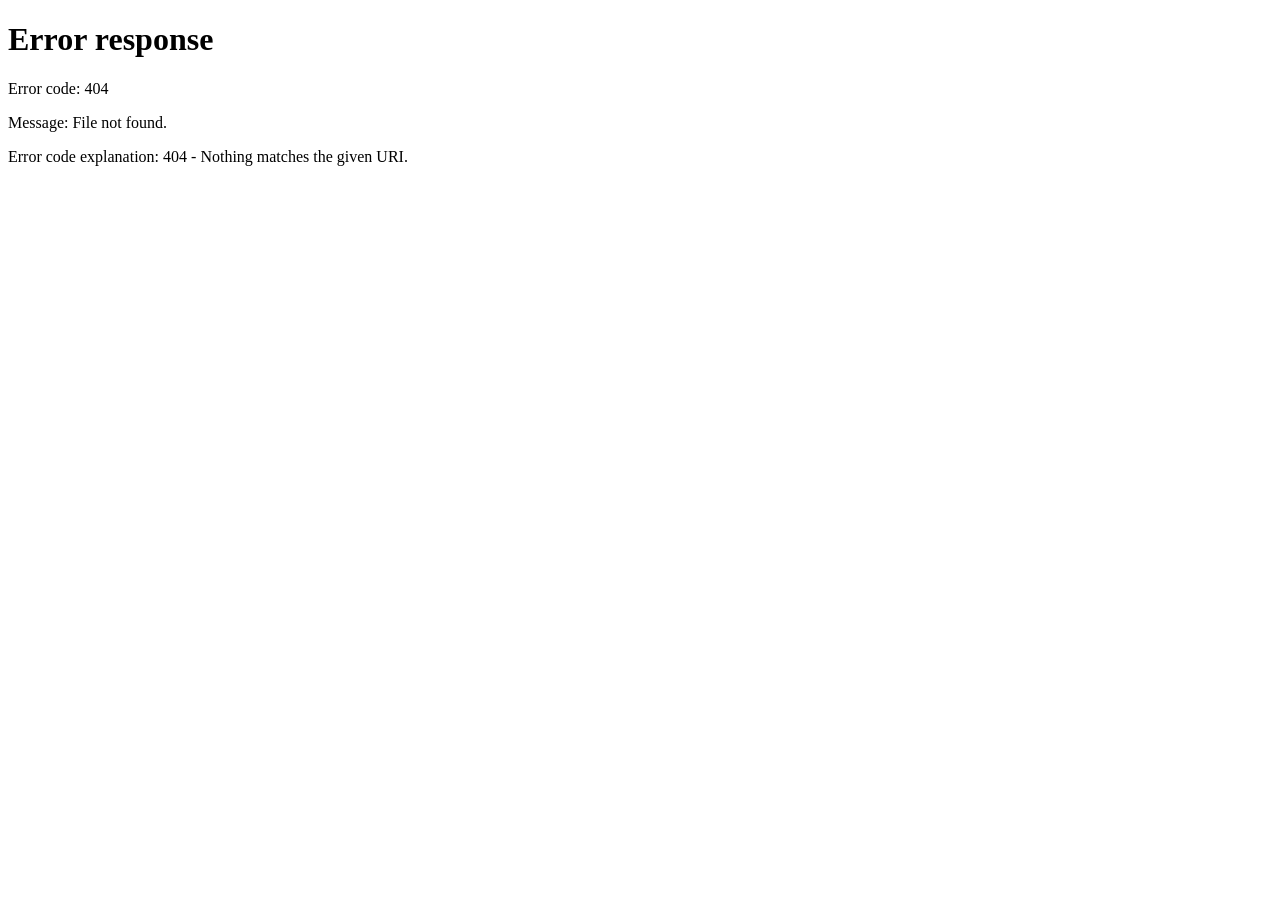
==== index.html @ 70ea0ecd "Create index.html" ====
<!DOCTYPE html>
<html lang="en">
<head>
<meta charset="UTF-8">
<meta name="viewport" content="width=device-width, initial-scale=1.0">
<title>Jordan Cruz · Portfolio</title>
<link rel="preconnect" href="https://fonts.googleapis.com">
<link href="https://fonts.googleapis.com/css2?family=Space+Grotesk:wght@500;600;700&family=IBM+Plex+Sans:wght@400;500&family=IBM+Plex+Mono:wght@400;500&display=swap" rel="stylesheet">
<link rel="stylesheet" href="style.css">
</head>
<body>

<!-- STATUS BAR -->
<header class="status-bar">
  <div class="status-bar__left">
    <span class="status-dot" aria-hidden="true"></span>
    <span class="status-bar__label">portfolio::session active</span>
  </div>
  <div class="status-bar__right">
    <span class="status-bar__user mono" id="userEmailDisplay"></span>
    <span class="status-date mono" id="statusDate"></span>
    <span class="status-clock" id="statusTime"></span>
    <button class="btn-logout" id="logoutBtn" type="button">Sign out</button>
  </div>
</header>

<!-- NAV -->
<nav class="nav">
  <a class="nav__brand" href="#top">Jordan<span>.</span></a>
  <div class="nav__links">
    <a href="#about">About</a>
    <a href="#skills">Skills</a>
    <a href="#projects">Projects</a>
    <a href="#contact">Contact</a>
  </div>
  <button class="nav__toggle" id="navToggle" aria-expanded="false" aria-controls="navMobile">Menu</button>
</nav>
<div class="nav__mobile" id="navMobile">
  <a href="#about">About</a>
  <a href="#skills">Skills</a>
  <a href="#projects">Projects</a>
  <a href="#contact">Contact</a>
</div>

<main id="top">

  <!-- HERO -->
  <section class="hero">
    <div>
      <p class="hero__greeting" id="heroGreeting">Good afternoon, you're looking at —</p>
      <h1>Jordan Cruz<span>.</span></h1>
      <p class="hero__role">Computer Science student · front-end leaning generalist</p>
      <p class="hero__bio">
        I build small, functional things — class projects, weekend tools,
        the occasional over-engineered to-do app. This site doubles as one
        of those things: the login you just used and the demo below are
        both live code, not screenshots.
      </p>
      <div class="hero__actions">
        <a href="#projects" class="btn btn--accent">View projects</a>
        <a href="#contact" class="btn btn--ghost">Get in touch</a>
      </div>
    </div>

    <div class="hero__card mono">
      <div class="hero__card-label">Local time</div>
      <div class="hero__card-time" id="heroTime"></div>
      <div class="hero__card-date" id="heroDate"></div>
      <div class="hero__card-divider"></div>
      <div class="hero__card-stat"><span>Status</span><b>Available for internships</b></div>
      <div class="hero__card-stat"><span>Based in</span><b>Manila, PH</b></div>
    </div>
  </section>

  <!-- ABOUT -->
  <section class="section" id="about">
    <span class="eyebrow">About</span>
    <h2 class="title">Still early, still building.</h2>
    <div class="about-grid">
      <div>
        <p>
          I'm a Computer Science student who learns best by shipping small,
          finished things instead of half-starting big ones. Most of what's
          on this page came out of coursework or "I wonder if I can build
          that" weekends — the time-clock widget below started as a
          regex exercise and turned into something I actually use to track
          study sessions.
        </p>
        <p>
          Outside of code, I'm usually the one organizing the group project
          timeline, which is probably why a working clock ended up on my
          portfolio.
        </p>
      </div>
      <ul class="facts">
        <li><span>Studying</span><span>B.S. Computer Science</span></li>
        <li><span>Year</span><span>3rd year</span></li>
        <li><span>Focus</span><span>Web dev &amp; UI</span></li>
        <li><span>Looking for</span><span>Internships, 2026</span></li>
        <li><span>Location</span><span>Manila, Philippines</span></li>
      </ul>
    </div>
  </section>

  <!-- SKILLS -->
  <section class="section section--tight" id="skills">
    <span class="eyebrow">Skills</span>
    <h2 class="title">What I reach for.</h2>
    <div class="skill-groups" style="margin-top: 36px;">
      <div class="skill-group">
        <h3>Languages</h3>
        <div class="skill-tags">
          <span class="skill-tag">JavaScript</span>
          <span class="skill-tag">Python</span>
          <span class="skill-tag">HTML &amp; CSS</span>
          <span class="skill-tag">Java</span>
        </div>
      </div>
      <div class="skill-group">
        <h3>Tools</h3>
        <div class="skill-tags">
          <span class="skill-tag">Git &amp; GitHub</span>
          <span class="skill-tag">VS Code</span>
          <span class="skill-tag">Figma</span>
          <span class="skill-tag">Node.js</span>
        </div>
      </div>
      <div class="skill-group">
        <h3>Currently learning</h3>
        <div class="skill-tags">
          <span class="skill-tag">React</span>
          <span class="skill-tag">SQL</span>
          <span class="skill-tag">Accessibility</span>
        </div>
      </div>
    </div>
  </section>

  <!-- PROJECTS -->
  <section class="section" id="projects">
    <span class="eyebrow">Projects</span>
    <h2 class="title">A few things I've built.</h2>
    <div class="project-grid" style="margin-top: 36px;">

      <div class="project-card project-card--featured">
        <span class="project-card__tag">Live demo · this site</span>
        <h3>Shift Tracker</h3>
        <p>
          A small time-clock app: clock in, clock out, and it logs the
          session with a timestamp and duration. Built to actually use
          for tracking study blocks, not just to look nice.
        </p>
        <div class="project-card__stack">
          <span>JavaScript</span><span>Date API</span><span>DOM</span>
        </div>
        <button class="project-card__link" id="openClockModal">Launch demo →</button>
      </div>

      <div class="project-card">
        <span class="project-card__tag">School project</span>
        <h3>Campus Event Tracker</h3>
        <p>
          A simple board for posting and filtering campus events by date
          and organization, built for a web dev class assignment.
        </p>
        <div class="project-card__stack">
          <span>HTML</span><span>CSS</span><span>JavaScript</span>
        </div>
        <a class="project-card__link" href="#">View project →</a>
      </div>

      <div class="project-card">
        <span class="project-card__tag">Personal</span>
        <h3>Budget Buddy</h3>
        <p>
          A lightweight expense logger with category totals, made because
          every budgeting app I tried felt heavier than I needed.
        </p>
        <div class="project-card__stack">
          <span>JavaScript</span><span>localStorage</span>
        </div>
        <a class="project-card__link" href="#">View project →</a>
      </div>

      <div class="project-card">
        <span class="project-card__tag">Practice</span>
        <h3>Weather Now</h3>
        <p>
          A one-page weather lookup built while learning to work with
          public APIs and handle loading/error states gracefully.
        </p>
        <div class="project-card__stack">
          <span>JavaScript</span><span>Fetch API</span>
        </div>
        <a class="project-card__link" href="#">View project →</a>
      </div>

    </div>
  </section>

  <!-- CONTACT -->
  <section class="section" id="contact">
    <div class="contact-grid">
      <div class="contact-info">
        <span class="eyebrow">Contact</span>
        <h2 class="title">Say hello.</h2>
        <p>
          Open to internships, group project collaborators, or just
          talking shop about a clean way to validate a form. The message
          form is front-end only, so it won't actually send — but the
          validation is real.
        </p>
        <div class="contact-links">
          <a href="mailto:jordan.cruz@example.com">jordan.cruz@example.com</a>
          <a href="#">github.com/jordancruz</a>
          <a href="#">linkedin.com/in/jordancruz</a>
        </div>
      </div>

      <form class="contact-form" id="contactForm" novalidate>
        <div class="field">
          <label for="cName">Name</label>
          <input type="text" id="cName" placeholder="Your name">
          <div class="field-error" id="cNameError"></div>
        </div>
        <div class="field">
          <label for="cEmail">Email</label>
          <input type="text" id="cEmail" placeholder="you@example.com">
          <div class="field-error" id="cEmailError"></div>
        </div>
        <div class="field">
          <label for="cMessage">Message</label>
          <input type="text" id="cMessage" placeholder="What's on your mind?">
          <div class="field-error" id="cMessageError"></div>
        </div>
        <div class="form-banner" id="contactBanner"></div>
        <button type="submit" class="btn-primary">Send message</button>
      </form>
    </div>
  </section>

</main>

<footer class="site-footer">
  Built with HTML, CSS &amp; JavaScript · <span id="footerYear"></span>
</footer>

<!-- SHIFT TRACKER MODAL (time clock demo) -->
<div class="modal-overlay" id="clockModalOverlay">
  <div class="modal" role="dialog" aria-modal="true" aria-labelledby="clockModalTitle">
    <div class="modal__head">
      <div>
        <h3 id="clockModalTitle">Shift Tracker</h3>
        <p>Clock in, clock out, see the session logged below.</p>
      </div>
      <button class="modal__close" id="closeClockModal" aria-label="Close">✕</button>
    </div>

    <div class="clock-display">
      <div class="clock-display__time mono" id="modalClockTime"></div>
      <div class="clock-display__status" id="modalClockStatus">Not clocked in</div>
    </div>

    <div class="clock-actions">
      <button id="clockInBtn" type="button">Clock in</button>
      <button id="clockOutBtn" type="button" disabled>Clock out</button>
    </div>

    <div class="clock-log">
      <h4>Session log</h4>
      <div id="clockLogEmpty" class="clock-log__empty">No sessions yet — clock in to start one.</div>
      <table id="clockLogTable" style="display:none;">
        <thead>
          <tr><th>#</th><th>In</th><th>Out</th><th>Duration</th></tr>
        </thead>
        <tbody id="clockLogBody"></tbody>
      </table>
    </div>
  </div>
</div>

<script src="clock.js"></script>
<script src="app.js"></script>
</body>
</html>
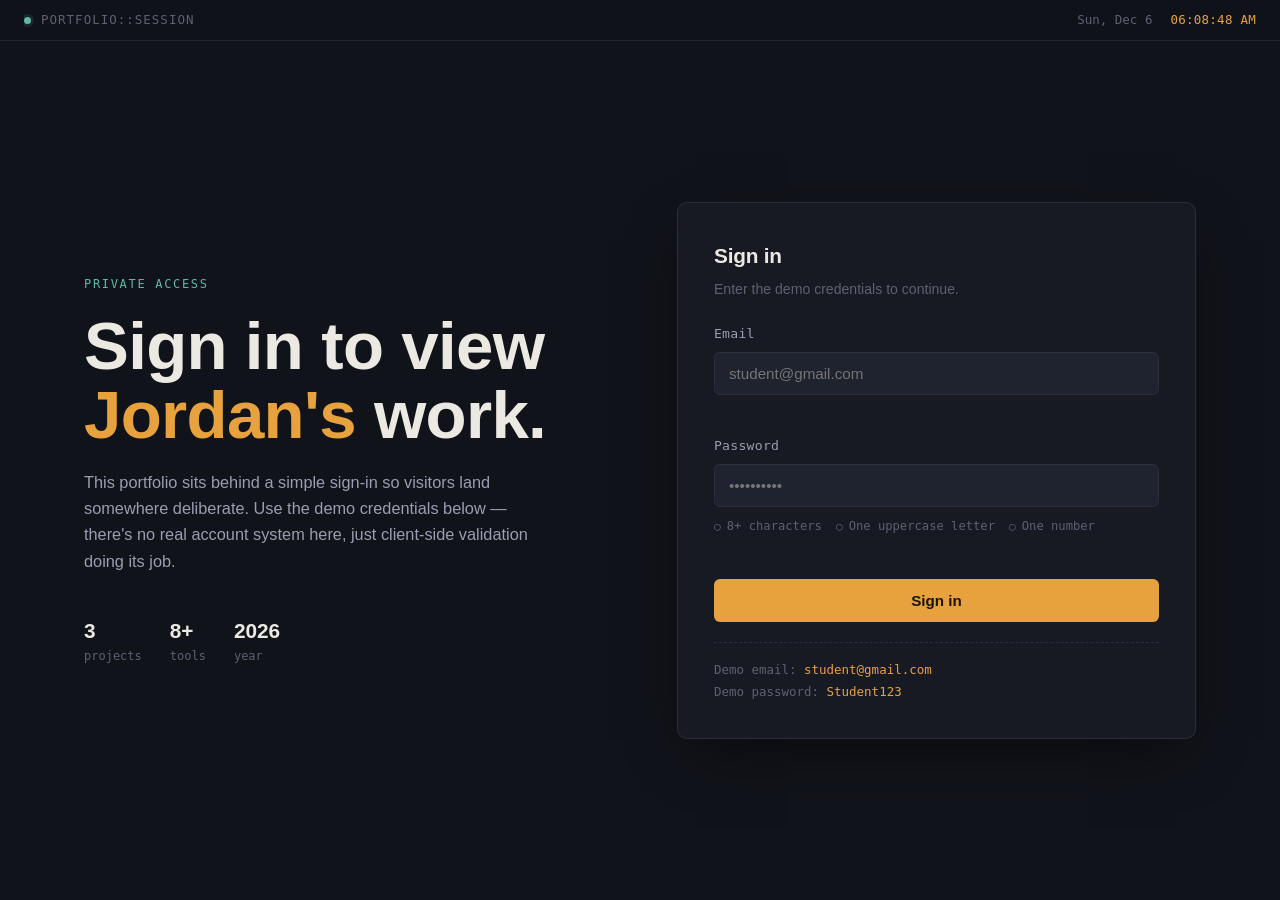
==== commit 64144236: "Update index.html" ====
--- a/index.html
+++ b/index.html
@@ -3,7 +3,7 @@
 <head>
 <meta charset="UTF-8">
 <meta name="viewport" content="width=device-width, initial-scale=1.0">
-<title>Jordan Cruz · Portfolio</title>
+<title>Jackson Mainem's Portfolio</title>
 <link rel="preconnect" href="https://fonts.googleapis.com">
 <link href="https://fonts.googleapis.com/css2?family=Space+Grotesk:wght@500;600;700&family=IBM+Plex+Sans:wght@400;500&family=IBM+Plex+Mono:wght@400;500&display=swap" rel="stylesheet">
 <link rel="stylesheet" href="style.css">
@@ -26,11 +26,10 @@
 
 <!-- NAV -->
 <nav class="nav">
-  <a class="nav__brand" href="#top">Jordan<span>.</span></a>
+  <a class="nav__brand" href="#top">JM<span>.</span></a>
   <div class="nav__links">
     <a href="#about">About</a>
     <a href="#skills">Skills</a>
-    <a href="#projects">Projects</a>
     <a href="#contact">Contact</a>
   </div>
   <button class="nav__toggle" id="navToggle" aria-expanded="false" aria-controls="navMobile">Menu</button>
@@ -38,7 +37,6 @@
 <div class="nav__mobile" id="navMobile">
   <a href="#about">About</a>
   <a href="#skills">Skills</a>
-  <a href="#projects">Projects</a>
   <a href="#contact">Contact</a>
 </div>
 
@@ -48,16 +46,10 @@
   <section class="hero">
     <div>
       <p class="hero__greeting" id="heroGreeting">Good afternoon, you're looking at —</p>
-      <h1>Jordan Cruz<span>.</span></h1>
-      <p class="hero__role">Computer Science student · front-end leaning generalist</p>
-      <p class="hero__bio">
-        I build small, functional things — class projects, weekend tools,
-        the occasional over-engineered to-do app. This site doubles as one
-        of those things: the login you just used and the demo below are
-        both live code, not screenshots.
-      </p>
+      <h1>Jackson Mainem's Portfolio<span>.</span></h1>
+      <p class="hero__role">Bachelor of Science in Information Technology Student in Polytechnic University of the Philippines - Parañaque City Campus</p>
+
       <div class="hero__actions">
-        <a href="#projects" class="btn btn--accent">View projects</a>
         <a href="#contact" class="btn btn--ghost">Get in touch</a>
       </div>
     </div>
@@ -67,37 +59,56 @@
       <div class="hero__card-time" id="heroTime"></div>
       <div class="hero__card-date" id="heroDate"></div>
       <div class="hero__card-divider"></div>
-      <div class="hero__card-stat"><span>Status</span><b>Available for internships</b></div>
-      <div class="hero__card-stat"><span>Based in</span><b>Manila, PH</b></div>
+      <div class="hero__card-stat"><span>Status: </span><b>Online</b></div>
+      <div class="hero__card-stat"><span>From: </span><b>Parañaque, Philippines</b></div>
     </div>
   </section>
 
   <!-- ABOUT -->
   <section class="section" id="about">
     <span class="eyebrow">About</span>
-    <h2 class="title">Still early, still building.</h2>
+    <h2 class="title">Building step by step toward something greater.</h2>
     <div class="about-grid">
       <div>
         <p>
-          I'm a Computer Science student who learns best by shipping small,
-          finished things instead of half-starting big ones. Most of what's
-          on this page came out of coursework or "I wonder if I can build
-          that" weekends — the time-clock widget below started as a
-          regex exercise and turned into something I actually use to track
-          study sessions.
-        </p>
-        <p>
-          Outside of code, I'm usually the one organizing the group project
-          timeline, which is probably why a working clock ended up on my
-          portfolio.
+          I am Jackson R. Mainem, a student who is passionate about technology, 
+          especially cybersecurity and networking. I am currently learning how 
+          computer systems and networks function, and how they can be protected 
+          from security threats.My goal is to continue learning cybersecurity and 
+          networking in depth, building both knowledge and practical skills 
+          through experience and study. I enjoy discovering how things work behind
+          the scenes and solving technical challenges.
+        </p>
+        <p>
+          As I continue my studies, I am also exploring different tools, concepts, 
+          and practices used in the IT and cybersecurity field. I am particularly 
+          interested in how networks are designed, how data travels securely, and 
+          how vulnerabilities can be identified and prevented.
+        </p>
+        <p>
+          I believe that consistent learning and hands-on practice are important in
+          building strong skills in this field. Through projects and self-study, 
+          I aim to improve my understanding and prepare myself for more advanced topics
+          in cybersecurity and networking in the future.
+        </p>
+        <p>
+          This journey is helping me develop not only technical knowledge but also 
+          critical thinking, patience, and problem-solving skills that are essential 
+          in the IT world.
         </p>
       </div>
       <ul class="facts">
-        <li><span>Studying</span><span>B.S. Computer Science</span></li>
-        <li><span>Year</span><span>3rd year</span></li>
-        <li><span>Focus</span><span>Web dev &amp; UI</span></li>
-        <li><span>Looking for</span><span>Internships, 2026</span></li>
-        <li><span>Location</span><span>Manila, Philippines</span></li>
+        <li><span>Work</span><span>Student</span></li>
+        <li><span>School</span><span>PUP-PQ</span></li>
+        <li><span>Studying</span><span>B.S. Information Technology</span></li>
+        <li><span>Year</span><span>2nd year</span></li>
+        <li><span>Focus</span><span>Programming and Networking</span></li>
+        <li><span>Gender</span><span>Male</span></li>
+        <li><span>Religion</span><span>Catholic</span></li>
+        <li><span>Age</span><span>21</span></li>
+        <li><span>Birthday</span><span>August 4, 2004</span></li>
+        <li><span>Address</span><span>Parañaque, Philippines</span></li>
+        <li><span>Hobby</span><span>Playing online games</span></li>
       </ul>
     </div>
   </section>
@@ -105,96 +116,31 @@
   <!-- SKILLS -->
   <section class="section section--tight" id="skills">
     <span class="eyebrow">Skills</span>
-    <h2 class="title">What I reach for.</h2>
+    <h2 class="title">What skills I have/do.</h2>
     <div class="skill-groups" style="margin-top: 36px;">
       <div class="skill-group">
-        <h3>Languages</h3>
+        <h3>Knowledge</h3>
         <div class="skill-tags">
-          <span class="skill-tag">JavaScript</span>
-          <span class="skill-tag">Python</span>
-          <span class="skill-tag">HTML &amp; CSS</span>
-          <span class="skill-tag">Java</span>
+          <span class="skill-tag">Networking</span>
+          <span class="skill-tag">Cybersecurity</span>
         </div>
       </div>
       <div class="skill-group">
-        <h3>Tools</h3>
+        <h3>Currently Learning</h3>
         <div class="skill-tags">
-          <span class="skill-tag">Git &amp; GitHub</span>
-          <span class="skill-tag">VS Code</span>
+          <span class="skill-tag">Cybersecurity</span>
+          <span class="skill-tag">Networking</span>
           <span class="skill-tag">Figma</span>
-          <span class="skill-tag">Node.js</span>
         </div>
       </div>
       <div class="skill-group">
-        <h3>Currently learning</h3>
+        <h3>Games I play</h3>
         <div class="skill-tags">
-          <span class="skill-tag">React</span>
-          <span class="skill-tag">SQL</span>
-          <span class="skill-tag">Accessibility</span>
-        </div>
-      </div>
-    </div>
-  </section>
-
-  <!-- PROJECTS -->
-  <section class="section" id="projects">
-    <span class="eyebrow">Projects</span>
-    <h2 class="title">A few things I've built.</h2>
-    <div class="project-grid" style="margin-top: 36px;">
-
-      <div class="project-card project-card--featured">
-        <span class="project-card__tag">Live demo · this site</span>
-        <h3>Shift Tracker</h3>
-        <p>
-          A small time-clock app: clock in, clock out, and it logs the
-          session with a timestamp and duration. Built to actually use
-          for tracking study blocks, not just to look nice.
-        </p>
-        <div class="project-card__stack">
-          <span>JavaScript</span><span>Date API</span><span>DOM</span>
-        </div>
-        <button class="project-card__link" id="openClockModal">Launch demo →</button>
-      </div>
-
-      <div class="project-card">
-        <span class="project-card__tag">School project</span>
-        <h3>Campus Event Tracker</h3>
-        <p>
-          A simple board for posting and filtering campus events by date
-          and organization, built for a web dev class assignment.
-        </p>
-        <div class="project-card__stack">
-          <span>HTML</span><span>CSS</span><span>JavaScript</span>
-        </div>
-        <a class="project-card__link" href="#">View project →</a>
-      </div>
-
-      <div class="project-card">
-        <span class="project-card__tag">Personal</span>
-        <h3>Budget Buddy</h3>
-        <p>
-          A lightweight expense logger with category totals, made because
-          every budgeting app I tried felt heavier than I needed.
-        </p>
-        <div class="project-card__stack">
-          <span>JavaScript</span><span>localStorage</span>
-        </div>
-        <a class="project-card__link" href="#">View project →</a>
-      </div>
-
-      <div class="project-card">
-        <span class="project-card__tag">Practice</span>
-        <h3>Weather Now</h3>
-        <p>
-          A one-page weather lookup built while learning to work with
-          public APIs and handle loading/error states gracefully.
-        </p>
-        <div class="project-card__stack">
-          <span>JavaScript</span><span>Fetch API</span>
-        </div>
-        <a class="project-card__link" href="#">View project →</a>
-      </div>
-
+          <span class="skill-tag">Mobile Legends</span>
+          <span class="skill-tag">Crossfire</span>
+          <span class="skill-tag">Roblox</span>
+        </div>
+      </div>
     </div>
   </section>
 
@@ -205,15 +151,12 @@
         <span class="eyebrow">Contact</span>
         <h2 class="title">Say hello.</h2>
         <p>
-          Open to internships, group project collaborators, or just
-          talking shop about a clean way to validate a form. The message
-          form is front-end only, so it won't actually send — but the
-          validation is real.
+          If you have any questions, want to connect, or just want to say hi, feel free to reach out! I'm always open to meeting new people!
         </p>
         <div class="contact-links">
-          <a href="mailto:jordan.cruz@example.com">jordan.cruz@example.com</a>
-          <a href="#">github.com/jordancruz</a>
-          <a href="#">linkedin.com/in/jordancruz</a>
+          <a href="mailto:jacksonmainem@gmail.com">jacksonmainem@gmail.com</a>
+          <a href="https://github.com/jacksonmainem" target="_blank" rel="noopener noreferrer">github.com/jacksonmainem</a>
+          <a href="tel:+639770595916">Contact Number: 09770595916</a>
         </div>
       </div>
 
--- a/style.css
+++ b/style.css
@@ -0,0 +1,918 @@
+/* =========================================================
+   DESIGN TOKENS
+   ========================================================= */
+:root {
+  --bg: #11131a;
+  --surface: #171a23;
+  --surface-2: #1f232f;
+  --border: #2a2e3b;
+  --border-soft: #20232f;
+
+  --text: #ece9e3;
+  --text-dim: #9a9eb0;
+  --text-faint: #5d6172;
+
+  --accent: #e8a23d;       /* amber — primary signature accent */
+  --accent-soft: rgba(232, 162, 61, 0.12);
+  --accent-2: #5fb8a6;     /* teal — secondary accent */
+  --accent-2-soft: rgba(95, 184, 166, 0.12);
+
+  --danger: #e0594e;
+  --danger-soft: rgba(224, 89, 78, 0.12);
+  --success: #5fb8a6;
+
+  --font-display: "Space Grotesk", sans-serif;
+  --font-body: "IBM Plex Sans", sans-serif;
+  --font-mono: "IBM Plex Mono", monospace;
+
+  --radius: 10px;
+  --radius-sm: 6px;
+  --shadow-card: 0 20px 60px -20px rgba(0, 0, 0, 0.6);
+}
+
+@media (prefers-reduced-motion: reduce) {
+  * { animation-duration: 0.001ms !important; transition-duration: 0.001ms !important; }
+}
+
+/* =========================================================
+   RESET & BASE
+   ========================================================= */
+* { box-sizing: border-box; }
+html, body { margin: 0; padding: 0; }
+
+body {
+  background: var(--bg);
+  color: var(--text);
+  font-family: var(--font-body);
+  font-size: 16px;
+  line-height: 1.6;
+  -webkit-font-smoothing: antialiased;
+}
+
+h1, h2, h3, h4 {
+  font-family: var(--font-display);
+  font-weight: 600;
+  margin: 0;
+  letter-spacing: -0.01em;
+}
+
+p { margin: 0; }
+a { color: inherit; text-decoration: none; }
+button { font-family: var(--font-body); cursor: pointer; }
+ul { margin: 0; padding: 0; list-style: none; }
+
+img { max-width: 100%; display: block; }
+
+:focus-visible {
+  outline: 2px solid var(--accent);
+  outline-offset: 3px;
+}
+
+.mono { font-family: var(--font-mono); }
+
+/* =========================================================
+   STATUS BAR — the signature element, present on every page.
+   Reads like a small system readout: live clock + session state.
+   ========================================================= */
+.status-bar {
+  position: sticky;
+  top: 0;
+  z-index: 50;
+  display: flex;
+  align-items: center;
+  justify-content: space-between;
+  gap: 16px;
+  padding: 10px 24px;
+  background: rgba(17, 19, 26, 0.9);
+  backdrop-filter: blur(10px);
+  border-bottom: 1px solid var(--border-soft);
+  font-family: var(--font-mono);
+  font-size: 12.5px;
+  color: var(--text-dim);
+}
+
+.status-bar__left {
+  display: flex;
+  align-items: center;
+  gap: 10px;
+  min-width: 0;
+  flex: 1 1 auto;
+  overflow: hidden;
+}
+
+.status-dot {
+  width: 7px;
+  height: 7px;
+  border-radius: 50%;
+  background: var(--accent-2);
+  box-shadow: 0 0 0 3px var(--accent-2-soft);
+  flex-shrink: 0;
+  animation: pulse 2.4s ease-in-out infinite;
+}
+
+@keyframes pulse {
+  0%, 100% { opacity: 1; }
+  50% { opacity: 0.45; }
+}
+
+.status-bar__label {
+  text-transform: uppercase;
+  letter-spacing: 0.08em;
+  color: var(--text-faint);
+  white-space: nowrap;
+  overflow: hidden;
+  text-overflow: ellipsis;
+  min-width: 0;
+}
+
+.status-bar__right {
+  display: flex;
+  align-items: center;
+  gap: 18px;
+  white-space: nowrap;
+  flex-shrink: 0;
+}
+
+.status-clock {
+  color: var(--accent);
+  font-weight: 500;
+  letter-spacing: 0.02em;
+}
+
+.status-date {
+  color: var(--text-faint);
+  display: none;
+}
+
+@media (min-width: 560px) {
+  .status-date { display: inline; }
+}
+
+.status-bar__user {
+  color: var(--text-dim);
+  display: none;
+}
+
+@media (min-width: 720px) {
+  .status-bar__user { display: inline; }
+}
+
+.btn-logout {
+  background: none;
+  border: 1px solid var(--border);
+  color: var(--text-dim);
+  font-family: var(--font-mono);
+  font-size: 11.5px;
+  padding: 5px 10px;
+  border-radius: var(--radius-sm);
+  transition: border-color 0.15s, color 0.15s;
+}
+.btn-logout:hover { border-color: var(--accent); color: var(--accent); }
+
+/* =========================================================
+   LOGIN PAGE
+   ========================================================= */
+.login-shell {
+  min-height: 100vh;
+  display: flex;
+  flex-direction: column;
+}
+
+.login-main {
+  flex: 1;
+  display: grid;
+  grid-template-columns: 1fr;
+  max-width: 1160px;
+  width: 100%;
+  margin: 0 auto;
+  padding: 48px 24px 64px;
+  gap: 48px;
+  align-items: center;
+}
+
+@media (min-width: 880px) {
+  .login-main {
+    grid-template-columns: 1.05fr 1fr;
+    padding: 0 24px;
+  }
+}
+
+.login-pitch__eyebrow {
+  font-family: var(--font-mono);
+  font-size: 12px;
+  letter-spacing: 0.14em;
+  text-transform: uppercase;
+  color: var(--accent-2);
+  margin-bottom: 18px;
+  display: block;
+}
+
+.login-pitch h1 {
+  font-size: clamp(2.6rem, 6vw, 4.2rem);
+  line-height: 1.02;
+  color: var(--text);
+}
+
+.login-pitch h1 span { color: var(--accent); }
+
+.login-pitch p {
+  margin-top: 20px;
+  color: var(--text-dim);
+  max-width: 460px;
+  font-size: 1.02rem;
+}
+
+.login-ticks {
+  margin-top: 40px;
+  display: flex;
+  gap: 28px;
+  font-family: var(--font-mono);
+  font-size: 12px;
+  color: var(--text-faint);
+}
+
+.login-ticks div b {
+  display: block;
+  color: var(--text);
+  font-size: 1.3rem;
+  font-family: var(--font-display);
+  font-weight: 600;
+}
+
+.login-card {
+  background: var(--surface);
+  border: 1px solid var(--border);
+  border-radius: var(--radius);
+  padding: 36px;
+  box-shadow: var(--shadow-card);
+  width: 100%;
+}
+
+.login-card h2 {
+  font-size: 1.3rem;
+}
+
+.login-card__sub {
+  color: var(--text-faint);
+  font-size: 0.88rem;
+  margin-top: 6px;
+}
+
+.field {
+  margin-top: 22px;
+}
+
+.field label {
+  display: block;
+  font-size: 0.82rem;
+  color: var(--text-dim);
+  margin-bottom: 8px;
+  font-family: var(--font-mono);
+  letter-spacing: 0.02em;
+}
+
+.field input {
+  width: 100%;
+  background: var(--surface-2);
+  border: 1px solid var(--border);
+  color: var(--text);
+  border-radius: var(--radius-sm);
+  padding: 12px 14px;
+  font-size: 0.95rem;
+  font-family: var(--font-body);
+  transition: border-color 0.15s;
+}
+
+.field input:focus {
+  border-color: var(--accent);
+  outline: none;
+}
+
+.field input.is-invalid { border-color: var(--danger); }
+.field input.is-valid { border-color: var(--accent-2); }
+
+.field-error {
+  font-size: 0.78rem;
+  color: var(--danger);
+  margin-top: 6px;
+  min-height: 1em;
+}
+
+.pw-rules {
+  margin-top: 10px;
+  display: flex;
+  flex-wrap: wrap;
+  gap: 8px 14px;
+}
+
+.pw-rules li {
+  font-size: 0.76rem;
+  color: var(--text-faint);
+  font-family: var(--font-mono);
+  display: flex;
+  align-items: center;
+  gap: 6px;
+}
+
+.pw-rules li::before {
+  content: "○";
+  font-size: 0.7rem;
+  color: var(--text-faint);
+}
+
+.pw-rules li.met {
+  color: var(--accent-2);
+}
+.pw-rules li.met::before {
+  content: "●";
+  color: var(--accent-2);
+}
+
+.form-banner {
+  margin-top: 18px;
+  padding: 11px 14px;
+  border-radius: var(--radius-sm);
+  font-size: 0.85rem;
+  display: none;
+}
+
+.form-banner.show { display: block; }
+
+.form-banner.error {
+  background: var(--danger-soft);
+  color: var(--danger);
+  border: 1px solid rgba(224, 89, 78, 0.3);
+}
+
+.form-banner.success {
+  background: var(--accent-2-soft);
+  color: var(--accent-2);
+  border: 1px solid rgba(95, 184, 166, 0.3);
+}
+
+.btn-primary {
+  width: 100%;
+  margin-top: 24px;
+  background: var(--accent);
+  color: #1a1305;
+  border: none;
+  font-weight: 600;
+  font-size: 0.95rem;
+  padding: 13px 18px;
+  border-radius: var(--radius-sm);
+  transition: filter 0.15s, transform 0.15s;
+}
+
+.btn-primary:hover { filter: brightness(1.08); }
+.btn-primary:active { transform: scale(0.99); }
+
+.login-hint {
+  margin-top: 20px;
+  padding-top: 16px;
+  border-top: 1px dashed var(--border);
+  font-size: 0.78rem;
+  color: var(--text-faint);
+  font-family: var(--font-mono);
+  line-height: 1.7;
+}
+
+.login-hint code {
+  color: var(--accent);
+}
+
+/* =========================================================
+   PORTFOLIO PAGE — NAV
+   ========================================================= */
+.nav {
+  position: sticky;
+  top: 41px;
+  z-index: 40;
+  display: flex;
+  align-items: center;
+  justify-content: space-between;
+  padding: 16px 24px;
+  background: rgba(17, 19, 26, 0.7);
+  backdrop-filter: blur(10px);
+  border-bottom: 1px solid var(--border-soft);
+}
+
+.nav__brand {
+  font-family: var(--font-display);
+  font-weight: 600;
+  font-size: 1.05rem;
+}
+
+.nav__brand span { color: var(--accent); }
+
+.nav__links {
+  display: none;
+  gap: 28px;
+  font-size: 0.9rem;
+  color: var(--text-dim);
+}
+
+.nav__links a:hover { color: var(--text); }
+
+@media (min-width: 720px) {
+  .nav__links { display: flex; }
+}
+
+.nav__toggle {
+  background: none;
+  border: 1px solid var(--border);
+  color: var(--text);
+  border-radius: var(--radius-sm);
+  padding: 7px 10px;
+  font-size: 0.85rem;
+}
+
+@media (min-width: 720px) {
+  .nav__toggle { display: none; }
+}
+
+.nav__mobile {
+  display: none;
+  flex-direction: column;
+  padding: 0 24px 18px;
+  gap: 14px;
+  background: rgba(17, 19, 26, 0.96);
+  border-bottom: 1px solid var(--border-soft);
+}
+
+.nav__mobile.open { display: flex; }
+
+.nav__mobile a {
+  color: var(--text-dim);
+  font-size: 0.95rem;
+}
+
+/* =========================================================
+   SECTIONS — shared
+   ========================================================= */
+.section {
+  max-width: 1080px;
+  margin: 0 auto;
+  padding: 84px 24px;
+}
+
+.section--tight { padding-top: 56px; padding-bottom: 56px; }
+
+.eyebrow {
+  font-family: var(--font-mono);
+  font-size: 12px;
+  letter-spacing: 0.14em;
+  text-transform: uppercase;
+  color: var(--accent-2);
+  display: block;
+  margin-bottom: 14px;
+}
+
+.section h2.title {
+  font-size: clamp(1.8rem, 3.4vw, 2.4rem);
+}
+
+/* HERO */
+.hero {
+  max-width: 1080px;
+  margin: 0 auto;
+  padding: 72px 24px 60px;
+  display: grid;
+  gap: 36px;
+}
+
+@media (min-width: 860px) {
+  .hero { grid-template-columns: 1.3fr 0.7fr; align-items: center; }
+}
+
+.hero__greeting {
+  font-family: var(--font-mono);
+  color: var(--text-faint);
+  font-size: 0.95rem;
+}
+
+.hero h1 {
+  margin-top: 10px;
+  font-size: clamp(2.4rem, 5.4vw, 3.6rem);
+  line-height: 1.05;
+}
+
+.hero h1 span { color: var(--accent); }
+
+.hero__role {
+  margin-top: 14px;
+  color: var(--text-dim);
+  font-size: 1.1rem;
+}
+
+.hero__bio {
+  margin-top: 18px;
+  color: var(--text-dim);
+  max-width: 540px;
+}
+
+.hero__actions {
+  margin-top: 30px;
+  display: flex;
+  gap: 14px;
+  flex-wrap: wrap;
+}
+
+.btn {
+  display: inline-flex;
+  align-items: center;
+  gap: 8px;
+  padding: 11px 20px;
+  border-radius: var(--radius-sm);
+  font-size: 0.9rem;
+  font-weight: 600;
+  border: 1px solid transparent;
+  transition: filter 0.15s, border-color 0.15s, color 0.15s;
+}
+
+.btn--accent { background: var(--accent); color: #1a1305; }
+.btn--accent:hover { filter: brightness(1.08); }
+
+.btn--ghost { border-color: var(--border); color: var(--text-dim); }
+.btn--ghost:hover { border-color: var(--accent-2); color: var(--accent-2); }
+
+.hero__card {
+  background: var(--surface);
+  border: 1px solid var(--border);
+  border-radius: var(--radius);
+  padding: 26px;
+  font-family: var(--font-mono);
+}
+
+.hero__card-label {
+  font-size: 11px;
+  letter-spacing: 0.1em;
+  text-transform: uppercase;
+  color: var(--text-faint);
+}
+
+.hero__card-time {
+  font-size: 2.1rem;
+  color: var(--accent);
+  margin-top: 10px;
+  font-weight: 500;
+}
+
+.hero__card-date {
+  margin-top: 4px;
+  color: var(--text-dim);
+  font-size: 0.85rem;
+}
+
+.hero__card-divider {
+  height: 1px;
+  background: var(--border);
+  margin: 18px 0;
+}
+
+.hero__card-stat {
+  display: flex;
+  justify-content: space-between;
+  font-size: 0.8rem;
+  color: var(--text-faint);
+  margin-top: 8px;
+}
+
+.hero__card-stat b { color: var(--text-dim); font-weight: 500; }
+
+/* ABOUT */
+.about-grid {
+  display: grid;
+  gap: 36px;
+}
+
+@media (min-width: 760px) {
+  .about-grid { grid-template-columns: 1.3fr 1fr; }
+}
+
+.about-grid p {
+  color: var(--text-dim);
+  margin-top: 14px;
+}
+
+.facts {
+  background: var(--surface);
+  border: 1px solid var(--border);
+  border-radius: var(--radius);
+  padding: 24px;
+}
+
+.facts li {
+  display: flex;
+  justify-content: space-between;
+  padding: 10px 0;
+  border-bottom: 1px solid var(--border-soft);
+  font-size: 0.88rem;
+}
+
+.facts li:last-child { border-bottom: none; }
+.facts li span:first-child { color: var(--text-faint); font-family: var(--font-mono); font-size: 0.78rem; text-transform: uppercase; letter-spacing: 0.05em; }
+.facts li span:last-child { color: var(--text); }
+
+/* SKILLS */
+.skill-groups {
+  display: grid;
+  gap: 28px;
+}
+
+@media (min-width: 720px) {
+  .skill-groups { grid-template-columns: repeat(3, 1fr); }
+}
+
+.skill-group h3 {
+  font-size: 0.85rem;
+  font-family: var(--font-mono);
+  text-transform: uppercase;
+  letter-spacing: 0.06em;
+  color: var(--text-faint);
+  margin-bottom: 14px;
+}
+
+.skill-tags {
+  display: flex;
+  flex-wrap: wrap;
+  gap: 8px;
+}
+
+.skill-tag {
+  font-size: 0.82rem;
+  padding: 7px 12px;
+  border-radius: 999px;
+  background: var(--surface-2);
+  border: 1px solid var(--border);
+  color: var(--text-dim);
+}
+
+/* PROJECTS */
+.project-grid {
+  display: grid;
+  gap: 22px;
+}
+
+@media (min-width: 720px) {
+  .project-grid { grid-template-columns: repeat(2, 1fr); }
+}
+
+.project-card {
+  background: var(--surface);
+  border: 1px solid var(--border);
+  border-radius: var(--radius);
+  padding: 26px;
+  display: flex;
+  flex-direction: column;
+  transition: border-color 0.15s, transform 0.15s;
+}
+
+.project-card:hover { border-color: var(--accent-2); transform: translateY(-2px); }
+
+.project-card__tag {
+  font-family: var(--font-mono);
+  font-size: 11px;
+  text-transform: uppercase;
+  letter-spacing: 0.08em;
+  color: var(--accent-2);
+}
+
+.project-card h3 {
+  margin-top: 12px;
+  font-size: 1.15rem;
+}
+
+.project-card p {
+  margin-top: 10px;
+  color: var(--text-dim);
+  font-size: 0.92rem;
+  flex: 1;
+}
+
+.project-card__stack {
+  margin-top: 16px;
+  display: flex;
+  flex-wrap: wrap;
+  gap: 6px;
+}
+
+.project-card__stack span {
+  font-size: 0.72rem;
+  font-family: var(--font-mono);
+  color: var(--text-faint);
+  background: var(--surface-2);
+  padding: 3px 8px;
+  border-radius: 4px;
+}
+
+.project-card__link {
+  margin-top: 18px;
+  font-size: 0.85rem;
+  color: var(--accent);
+  font-weight: 600;
+  background: none;
+  border: none;
+  padding: 0;
+  text-align: left;
+}
+
+.project-card__link:hover { text-decoration: underline; }
+
+.project-card--featured {
+  border-color: rgba(232, 162, 61, 0.35);
+}
+
+/* CONTACT */
+.contact-grid {
+  display: grid;
+  gap: 36px;
+}
+
+@media (min-width: 760px) {
+  .contact-grid { grid-template-columns: 0.9fr 1.1fr; }
+}
+
+.contact-info p { color: var(--text-dim); margin-top: 12px; }
+
+.contact-links {
+  margin-top: 22px;
+  display: flex;
+  flex-direction: column;
+  gap: 10px;
+}
+
+.contact-links a {
+  font-family: var(--font-mono);
+  font-size: 0.88rem;
+  color: var(--accent-2);
+}
+.contact-links a:hover { text-decoration: underline; }
+
+.contact-form {
+  background: var(--surface);
+  border: 1px solid var(--border);
+  border-radius: var(--radius);
+  padding: 28px;
+}
+
+/* FOOTER */
+.site-footer {
+  border-top: 1px solid var(--border-soft);
+  padding: 24px;
+  text-align: center;
+  font-family: var(--font-mono);
+  font-size: 0.78rem;
+  color: var(--text-faint);
+}
+
+/* =========================================================
+   MODAL — Shift Tracker time-clock demo
+   ========================================================= */
+.modal-overlay {
+  position: fixed;
+  inset: 0;
+  background: rgba(8, 9, 13, 0.7);
+  backdrop-filter: blur(4px);
+  display: none;
+  align-items: center;
+  justify-content: center;
+  padding: 20px;
+  z-index: 100;
+}
+
+.modal-overlay.open { display: flex; }
+
+.modal {
+  background: var(--surface);
+  border: 1px solid var(--border);
+  border-radius: var(--radius);
+  max-width: 480px;
+  width: 100%;
+  max-height: 88vh;
+  overflow-y: auto;
+  padding: 28px;
+  box-shadow: var(--shadow-card);
+}
+
+.modal__head {
+  display: flex;
+  align-items: flex-start;
+  justify-content: space-between;
+  gap: 12px;
+}
+
+.modal__head h3 { font-size: 1.2rem; }
+.modal__head p { color: var(--text-faint); font-size: 0.82rem; margin-top: 6px; }
+
+.modal__close {
+  background: none;
+  border: 1px solid var(--border);
+  color: var(--text-dim);
+  border-radius: var(--radius-sm);
+  width: 30px;
+  height: 30px;
+  flex-shrink: 0;
+  font-size: 1rem;
+  line-height: 1;
+}
+.modal__close:hover { border-color: var(--danger); color: var(--danger); }
+
+.clock-display {
+  margin-top: 22px;
+  text-align: center;
+  padding: 22px;
+  background: var(--surface-2);
+  border-radius: var(--radius-sm);
+  border: 1px solid var(--border);
+}
+
+.clock-display__time {
+  font-family: var(--font-mono);
+  font-size: 2.4rem;
+  color: var(--accent);
+  font-weight: 500;
+}
+
+.clock-display__status {
+  margin-top: 6px;
+  font-size: 0.78rem;
+  font-family: var(--font-mono);
+  color: var(--text-faint);
+  text-transform: uppercase;
+  letter-spacing: 0.06em;
+}
+
+.clock-display__status.active { color: var(--accent-2); }
+
+.clock-actions {
+  margin-top: 18px;
+  display: flex;
+  gap: 10px;
+}
+
+.clock-actions button {
+  flex: 1;
+  padding: 11px;
+  border-radius: var(--radius-sm);
+  font-size: 0.88rem;
+  font-weight: 600;
+  border: 1px solid var(--border);
+  background: var(--surface-2);
+  color: var(--text-dim);
+}
+
+.clock-actions button:disabled {
+  opacity: 0.4;
+  cursor: not-allowed;
+}
+
+#clockInBtn:not(:disabled) { border-color: var(--accent-2); color: var(--accent-2); }
+#clockOutBtn:not(:disabled) { border-color: var(--danger); color: var(--danger); }
+
+.clock-log {
+  margin-top: 22px;
+}
+
+.clock-log h4 {
+  font-size: 0.8rem;
+  font-family: var(--font-mono);
+  text-transform: uppercase;
+  letter-spacing: 0.06em;
+  color: var(--text-faint);
+  margin-bottom: 10px;
+}
+
+.clock-log table {
+  width: 100%;
+  border-collapse: collapse;
+  font-size: 0.78rem;
+  font-family: var(--font-mono);
+}
+
+.clock-log th, .clock-log td {
+  text-align: left;
+  padding: 7px 6px;
+  border-bottom: 1px solid var(--border-soft);
+  color: var(--text-dim);
+}
+
+.clock-log th {
+  color: var(--text-faint);
+  text-transform: uppercase;
+  font-size: 0.68rem;
+  letter-spacing: 0.05em;
+}
+
+.clock-log__empty {
+  font-size: 0.8rem;
+  color: var(--text-faint);
+  padding: 10px 0;
+}
+
+/* utility */
+.visually-hidden {
+  position: absolute;
+  width: 1px; height: 1px;
+  overflow: hidden;
+  clip: rect(0 0 0 0);
+}
